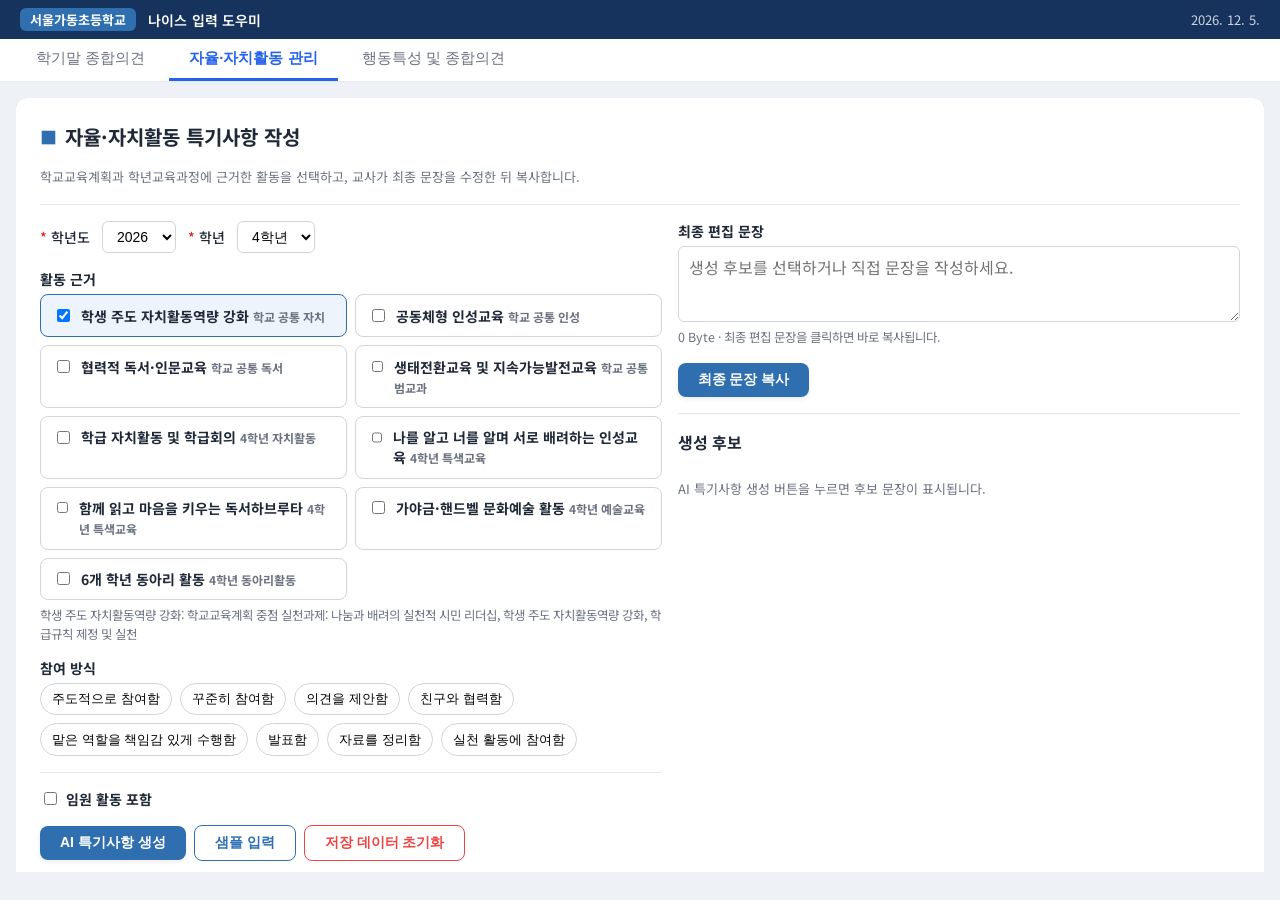
==== index.html @ e8d20102 "Implement gdneis web app tabs and APIs" ====
<!DOCTYPE html>
<html lang="ko">
<head>
  <meta charset="UTF-8">
  <meta name="viewport" content="width=device-width, initial-scale=1.0">
  <title>서울가동초 나이스 입력 도우미</title>
  <link href="https://fonts.googleapis.com/css2?family=Noto+Sans+KR:wght@400;500;700&display=swap" rel="stylesheet">
  <link rel="stylesheet" href="./shared/css/neis-theme.css">
  <style>
    html,
    body {
      height: 100%;
      margin: 0;
    }

    .shell {
      min-height: 100%;
      display: flex;
      flex-direction: column;
      background: var(--neis-bg);
    }

    .frame-wrap {
      flex: 1;
      padding: 1rem;
    }

    .tab-frame {
      width: 100%;
      min-height: calc(100vh - 126px);
      border: 0;
      display: none;
    }

    .tab-frame.active {
      display: block;
    }
  </style>
</head>
<body class="neis-body">
  <div class="shell">
    <header class="neis-app-header">
      <div class="header-left">
        <span class="school-badge">서울가동초등학교</span>
        <span class="app-title">나이스 입력 도우미</span>
      </div>
      <div class="header-right">
        <span id="today-label"></span>
      </div>
    </header>

    <nav class="neis-tabbar" aria-label="주요 기능">
      <button class="neis-tab" type="button" data-tab="comments">학기말 종합의견</button>
      <button class="neis-tab" type="button" data-tab="activity">자율·자치활동 관리</button>
      <button class="neis-tab" type="button" data-tab="behavior">행동특성 및 종합의견</button>
    </nav>

    <main class="frame-wrap">
      <iframe id="frame-comments" class="tab-frame" src="./tabs/comments/index.html" title="학기말 종합의견"></iframe>
      <iframe id="frame-activity" class="tab-frame" src="./tabs/activity/index.html" title="자율·자치활동 관리"></iframe>
      <iframe id="frame-behavior" class="tab-frame" src="./tabs/behavior/index.html" title="행동특성 및 종합의견"></iframe>
    </main>
  </div>

  <script>
    const tabs = ["comments", "activity", "behavior"];
    const labels = {
      comments: "학기말 종합의견",
      activity: "자율·자치활동 관리",
      behavior: "행동특성 및 종합의견"
    };

    document.getElementById("today-label").textContent =
      new Intl.DateTimeFormat("ko-KR", { dateStyle: "medium" }).format(new Date());

    function activate(tab) {
      const next = tabs.includes(tab) ? tab : "activity";
      document.querySelectorAll(".neis-tab").forEach((button) => {
        button.classList.toggle("active", button.dataset.tab === next);
      });
      tabs.forEach((key) => {
        document.getElementById(`frame-${key}`).classList.toggle("active", key === next);
      });
      document.title = `${labels[next]} - 서울가동초 나이스 입력 도우미`;
      if (location.hash !== `#${next}`) location.hash = next;
    }

    document.querySelectorAll(".neis-tab").forEach((button) => {
      button.addEventListener("click", () => activate(button.dataset.tab));
    });
    window.addEventListener("hashchange", () => activate(location.hash.replace("#", "")));
    activate(location.hash.replace("#", ""));
  </script>
</body>
</html>
---- shared/css/neis-theme.css ----
/*
 * NEIS 톤 통일 디자인 시스템
 * 정의: DESIGN.md 참고
 * 적용: shell(index.html) + tabs/comments, tabs/activity, tabs/behavior 공통 import
 */

:root {
  /* Brand / Header */
  --neis-navy: #15335c;
  --neis-navy-dark: #0e2545;
  --neis-blue: #2f6fb0;
  --neis-blue-bright: #2563eb;
  --neis-sky: #8ee3f5;
  --neis-sky-light: #a8e0ff;

  /* Surfaces */
  --neis-bg: #eef1f5;
  --neis-card: #ffffff;
  --neis-border: #d1d5db;
  --neis-border-light: #e5e7eb;

  /* Text */
  --neis-text: #1f2937;
  --neis-text-muted: #6b7280;
  --neis-required: #dc2626;

  /* Buttons */
  --neis-btn-primary: #2f6fb0;
  --neis-btn-primary-hover: #25588f;

  /* Radius / Shadow */
  --neis-radius: 0.75rem;
  --neis-shadow: 0 4px 6px rgba(0, 0, 0, 0.06), 0 1px 3px rgba(0, 0, 0, 0.08);
}

/* ===================== 기본 ===================== */
body.neis-body {
  font-family: 'Noto Sans KR', sans-serif;
  background: var(--neis-bg);
  color: var(--neis-text);
}

.hidden {
  display: none !important;
}

.button-row {
  display: flex;
  flex-wrap: wrap;
  gap: 0.5rem;
  align-items: center;
  margin-top: 1rem;
}

/* ===================== 최상단 헤더 ===================== */
.neis-app-header {
  display: flex;
  align-items: center;
  justify-content: space-between;
  background: var(--neis-navy);
  color: #ffffff;
  padding: 0.5rem 1.25rem;
  font-size: 0.875rem;
}

.neis-app-header .header-left {
  display: flex;
  align-items: center;
  gap: 0.75rem;
}

.neis-app-header .school-badge {
  background: var(--neis-blue);
  color: #ffffff;
  border-radius: 0.375rem;
  padding: 0.125rem 0.625rem;
  font-weight: 700;
  font-size: 0.8125rem;
}

.neis-app-header .app-title {
  font-weight: 600;
  letter-spacing: 0.01em;
}

.neis-app-header .header-right {
  display: flex;
  align-items: center;
  gap: 0.5rem;
  color: #cbd5e1;
  font-size: 0.8125rem;
}

/* ===================== 탭 내비게이션 ===================== */
.neis-tabbar {
  display: flex;
  gap: 0.25rem;
  background: #ffffff;
  border-bottom: 1px solid var(--neis-border-light);
  padding: 0 1rem;
}

.neis-tab {
  padding: 0.625rem 1.25rem;
  font-size: 0.9375rem;
  color: var(--neis-text-muted);
  border-bottom: 3px solid transparent;
  cursor: pointer;
  transition: color 0.2s ease, border-color 0.2s ease;
  background: none;
  border-left: none;
  border-right: none;
  border-top: none;
}

.neis-tab:hover {
  color: var(--neis-blue-bright);
}

.neis-tab.active {
  color: var(--neis-blue-bright);
  font-weight: 600;
  border-bottom-color: var(--neis-blue-bright);
}

/* ===================== 콘텐츠 카드 ===================== */
.neis-card {
  background: var(--neis-card);
  border-radius: var(--neis-radius);
  box-shadow: var(--neis-shadow);
  padding: 1.5rem;
}

.neis-card-title {
  display: flex;
  align-items: center;
  font-size: 1.25rem;
  font-weight: 700;
  color: var(--neis-text);
  margin-bottom: 1rem;
}

.neis-card-title::before {
  content: "\25A0"; /* ■ */
  color: var(--neis-blue);
  margin-right: 0.5rem;
  font-size: 0.85em;
}

/* ===================== 서브탭 ===================== */
.neis-subtabs {
  display: flex;
  gap: 1rem;
  border-bottom: 1px solid var(--neis-border-light);
  margin-bottom: 1rem;
}

.neis-subtab {
  padding: 0.5rem 0.25rem;
  font-size: 0.9375rem;
  color: var(--neis-text-muted);
  border-bottom: 3px solid transparent;
  cursor: pointer;
  background: none;
  border-left: none;
  border-right: none;
  border-top: none;
  transition: color 0.2s ease, border-color 0.2s ease;
}

.neis-subtab:hover {
  color: var(--neis-blue-bright);
}

.neis-subtab.active {
  color: var(--neis-blue-bright);
  font-weight: 600;
  border-bottom-color: var(--neis-blue-bright);
}

/* ===================== 안내 문구 ===================== */
.neis-note {
  color: var(--neis-text-muted);
  font-size: 0.8125rem;
  line-height: 1.6;
}

.section-label {
  font-weight: 700;
  margin-bottom: 0.75rem;
}

.inline-check {
  display: flex;
  align-items: center;
  gap: 0.4rem;
  font-weight: 700;
  font-size: 0.875rem;
}

.choice-list {
  display: grid;
  grid-template-columns: repeat(auto-fit, minmax(220px, 1fr));
  gap: 0.5rem;
}

.choice-item {
  display: flex;
  align-items: flex-start;
  gap: 0.5rem;
  border: 1px solid var(--neis-border);
  border-radius: 0.5rem;
  background: #fff;
  padding: 0.65rem 0.75rem;
  cursor: pointer;
}

.choice-item input {
  margin-top: 0.2rem;
}

.choice-item.active {
  border-color: var(--neis-blue);
  background: #eef4fb;
}

.choice-item-title {
  font-size: 0.875rem;
  font-weight: 700;
  line-height: 1.35;
}

.choice-item-meta {
  color: var(--neis-text-muted);
  font-size: 0.75rem;
  margin-top: 0.1rem;
}

/* ===================== 필터 영역 ===================== */
.neis-filter-row {
  display: flex;
  flex-wrap: wrap;
  align-items: center;
  gap: 0.75rem;
  margin-bottom: 1rem;
}

.neis-filter-row label {
  font-size: 0.875rem;
  font-weight: 500;
  color: var(--neis-text);
  display: flex;
  align-items: center;
  gap: 0.25rem;
}

.neis-filter-row label.required::before {
  content: "*";
  color: var(--neis-required);
}

.neis-filter-row select,
.neis-filter-row input[type="text"],
.neis-filter-row input[type="number"] {
  border: 1px solid var(--neis-border);
  border-radius: 0.375rem;
  padding: 0.375rem 0.625rem;
  font-size: 0.875rem;
  background: #ffffff;
}

/* ===================== 테이블 ===================== */
.neis-table {
  width: 100%;
  border-collapse: collapse;
  font-size: 0.875rem;
}

.neis-table thead th {
  background: var(--neis-navy);
  color: #ffffff;
  font-weight: 600;
  padding: 0.625rem 0.75rem;
  text-align: left;
  white-space: nowrap;
}

.neis-table tbody td {
  padding: 0.5rem 0.75rem;
  border-bottom: 1px solid var(--neis-border-light);
  vertical-align: middle;
}

.neis-table tbody tr:hover {
  background: #f9fafb;
}

.neis-table .student-link {
  color: var(--neis-blue);
  text-decoration: underline;
  cursor: pointer;
}

.neis-table textarea,
.neis-table input[type="text"] {
  width: 100%;
  border: 1px solid var(--neis-border);
  border-radius: 0.375rem;
  padding: 0.375rem 0.5rem;
  font-size: 0.875rem;
  font-family: inherit;
}

.byte-counter {
  color: var(--neis-text-muted);
  font-size: 0.75rem;
  text-align: right;
  white-space: nowrap;
}

/* ===================== 버튼 ===================== */
.btn-primary {
  background: var(--neis-btn-primary);
  color: #ffffff;
  border: none;
  border-radius: 0.5rem;
  padding: 0.5rem 1.25rem;
  font-weight: 600;
  font-size: 0.875rem;
  cursor: pointer;
  transition: background-color 0.2s ease, transform 0.15s ease, box-shadow 0.15s ease;
  box-shadow: 0 2px 4px rgba(0, 0, 0, 0.08);
}

.btn-primary:hover {
  background: var(--neis-btn-primary-hover);
  transform: translateY(-1px);
  box-shadow: 0 4px 6px rgba(0, 0, 0, 0.12);
}

.btn-primary:disabled {
  background: #9ca3af;
  cursor: not-allowed;
  transform: none;
  box-shadow: none;
}

.btn-outline {
  background: #ffffff;
  color: var(--neis-blue);
  border: 1px solid var(--neis-blue);
  border-radius: 0.5rem;
  padding: 0.5rem 1.25rem;
  font-weight: 600;
  font-size: 0.875rem;
  cursor: pointer;
  transition: background-color 0.2s ease;
}

.btn-outline:hover {
  background: #eef4fb;
}

.btn-danger-outline {
  background: #ffffff;
  color: #ef4444;
  border: 1px solid #ef4444;
  border-radius: 0.5rem;
  padding: 0.5rem 1.25rem;
  font-weight: 600;
  font-size: 0.875rem;
  cursor: pointer;
  transition: background-color 0.2s ease;
}

.btn-danger-outline:hover {
  background: #fef2f2;
}

/* ===================== AI 결과 카드 (복사용) ===================== */
.result-item {
  background-color: #ffffff;
  border: 1px solid var(--neis-border);
  padding: 0.75rem 1rem;
  border-radius: 0.5rem;
  cursor: pointer;
  transition: all 0.2s ease-in-out;
  box-shadow: 0 1px 2px rgba(0, 0, 0, 0.05);
  font-size: 0.95rem;
  line-height: 1.6;
}

.result-item:hover {
  background-color: #f9fafb;
  border-color: var(--neis-blue-bright);
  transform: translateY(-2px);
  box-shadow: 0 4px 6px rgba(0, 0, 0, 0.05);
}

.result-item.clicked {
  background-color: #e0f2fe;
  border-color: var(--neis-blue-bright);
  color: #1e40af;
  font-weight: 500;
  cursor: not-allowed;
  opacity: 0.8;
  transform: none;
  box-shadow: none;
}

.neis-toast {
  position: fixed;
  left: 50%;
  bottom: 24px;
  transform: translateX(-50%);
  z-index: 9999;
  padding: 10px 16px;
  border-radius: 999px;
  background: var(--neis-navy);
  color: #fff;
  font-size: 13px;
  font-weight: 700;
  box-shadow: 0 10px 24px rgba(15, 23, 42, 0.2);
  opacity: 0;
  pointer-events: none;
  transition: opacity 180ms ease;
}

.neis-toast.visible {
  opacity: 1;
}

.neis-toast[data-tone="error"] {
  background: #991b1b;
}

/* ===================== 로더 ===================== */
.neis-loader {
  border: 4px solid #f3f3f3;
  border-top: 4px solid var(--neis-blue-bright);
  border-radius: 50%;
  width: 32px;
  height: 32px;
  animation: neis-spin 1s linear infinite;
}

@keyframes neis-spin {
  0% { transform: rotate(0deg); }
  100% { transform: rotate(360deg); }
}

/* ===================== 강조 그라데이션 (부분 사용) ===================== */
.neis-accent-gradient {
  background: linear-gradient(135deg, var(--neis-sky-light) 0%, var(--neis-sky) 100%);
}
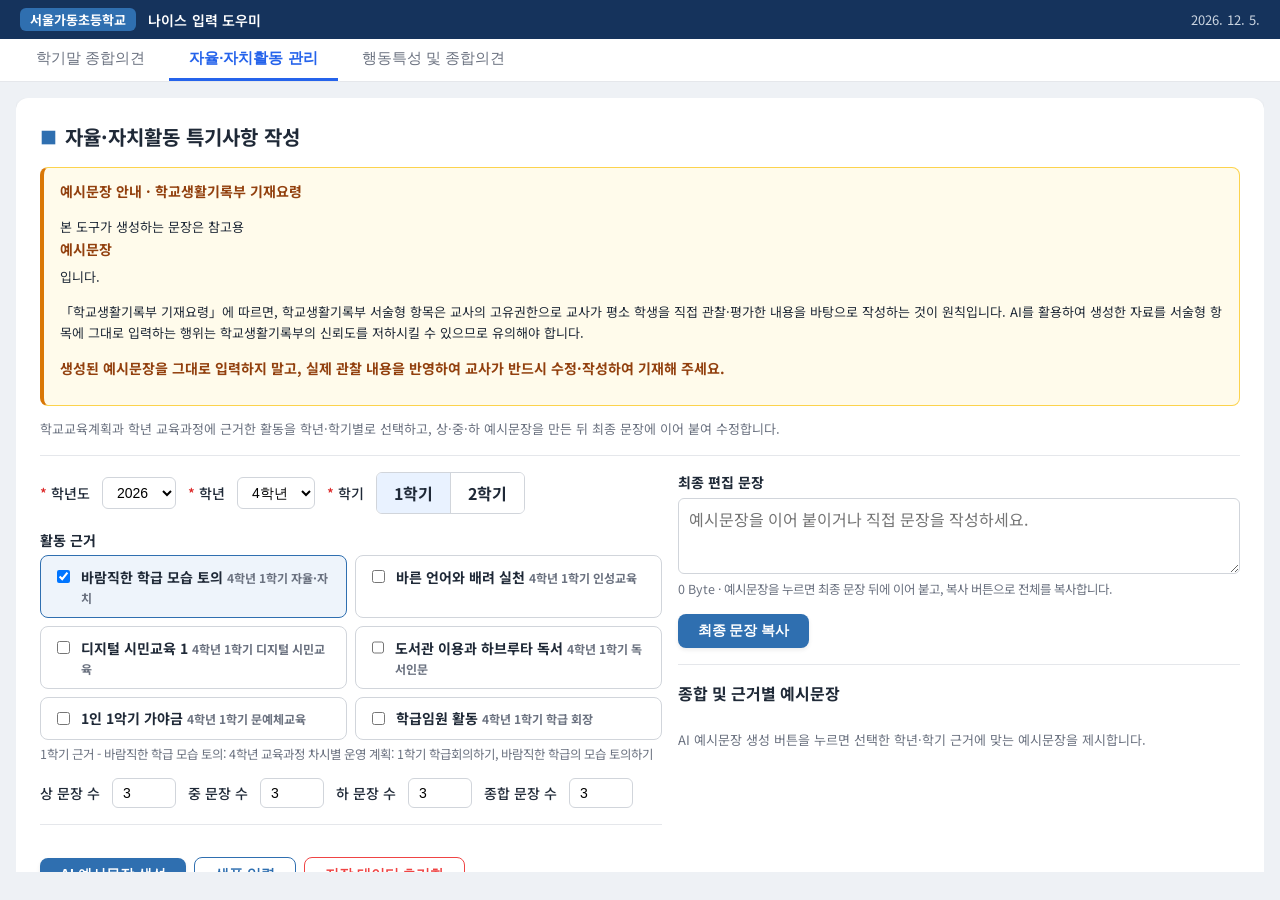
==== commit b802f0d4: "Add OG image and social preview meta tags for site sharing Co-authored-by: Cursor <cursoragent@curso" ====
--- a/index.html
+++ b/index.html
@@ -4,6 +4,21 @@
   <meta charset="UTF-8">
   <meta name="viewport" content="width=device-width, initial-scale=1.0">
   <title>서울가동초 나이스 입력 도우미</title>
+  <meta name="description" content="학생 기록 작성 지원 웹도구. 학기말 종합의견, 자율·자치활동, 행동특성 및 종합의견 예시문장 작성을 돕습니다.">
+  <meta property="og:type" content="website">
+  <meta property="og:locale" content="ko_KR">
+  <meta property="og:site_name" content="서울가동초등학교 나이스 입력 도우미">
+  <meta property="og:title" content="서울가동초등학교 나이스 입력 도우미">
+  <meta property="og:description" content="학생 기록 작성 지원 웹도구. 학기말 종합의견, 자율·자치활동, 행동특성 및 종합의견 예시문장 작성을 돕습니다.">
+  <meta property="og:url" content="https://gdneis.vercel.app/">
+  <meta property="og:image" content="https://gdneis.vercel.app/shared/images/og-image.png">
+  <meta property="og:image:width" content="1200">
+  <meta property="og:image:height" content="630">
+  <meta property="og:image:alt" content="서울가동초등학교 나이스 입력 도우미 - 학생 기록 작성 지원 웹도구">
+  <meta name="twitter:card" content="summary_large_image">
+  <meta name="twitter:title" content="서울가동초등학교 나이스 입력 도우미">
+  <meta name="twitter:description" content="학생 기록 작성 지원 웹도구. 학기말 종합의견, 자율·자치활동, 행동특성 및 종합의견 예시문장 작성을 돕습니다.">
+  <meta name="twitter:image" content="https://gdneis.vercel.app/shared/images/og-image.png">
   <link href="https://fonts.googleapis.com/css2?family=Noto+Sans+KR:wght@400;500;700&display=swap" rel="stylesheet">
   <link rel="stylesheet" href="./shared/css/neis-theme.css">
   <style>
--- a/shared/css/neis-theme.css
+++ b/shared/css/neis-theme.css
@@ -185,6 +185,29 @@
   line-height: 1.6;
 }
 
+.neis-disclaimer {
+  margin: 0.75rem 0 0;
+  padding: 0.75rem 1rem;
+  border: 1px solid #fcd34d;
+  border-left: 4px solid #d97706;
+  border-radius: 0.5rem;
+  background: #fffbeb;
+  color: var(--neis-text);
+  font-size: 0.8125rem;
+  line-height: 1.65;
+}
+
+.neis-disclaimer strong {
+  display: block;
+  margin-bottom: 0.35rem;
+  color: #92400e;
+  font-size: 0.875rem;
+}
+
+.neis-disclaimer p + p {
+  margin-top: 0.45rem;
+}
+
 .section-label {
   font-weight: 700;
   margin-bottom: 0.75rem;
@@ -388,6 +411,57 @@
   box-shadow: 0 1px 2px rgba(0, 0, 0, 0.05);
   font-size: 0.95rem;
   line-height: 1.6;
+}
+
+.result-item-text {
+  display: block;
+}
+
+.copy-button {
+  margin-top: 0.6rem;
+  border: 1px solid var(--neis-border);
+  border-radius: 0.375rem;
+  background: #f8fafc;
+  color: var(--neis-blue);
+  padding: 0.32rem 0.6rem;
+  font: inherit;
+  font-size: 0.82rem;
+  font-weight: 700;
+  cursor: pointer;
+}
+
+.copy-button:hover {
+  background: #eef4fb;
+  border-color: var(--neis-blue-bright);
+}
+
+.domain-card {
+  border: 1px solid var(--neis-border-light);
+  border-radius: 0.5rem;
+  background: #fff;
+  overflow: hidden;
+}
+
+.domain-header {
+  width: 100%;
+  border: 0;
+  background: #f8fafc;
+  padding: 0.8rem 1rem;
+  text-align: left;
+  font: inherit;
+  font-weight: 700;
+  color: var(--neis-navy);
+  cursor: pointer;
+}
+
+.domain-body {
+  display: none;
+  padding: 0.75rem;
+  border-top: 1px solid var(--neis-border-light);
+}
+
+.domain-card.open .domain-body {
+  display: block;
 }
 
 .result-item:hover {
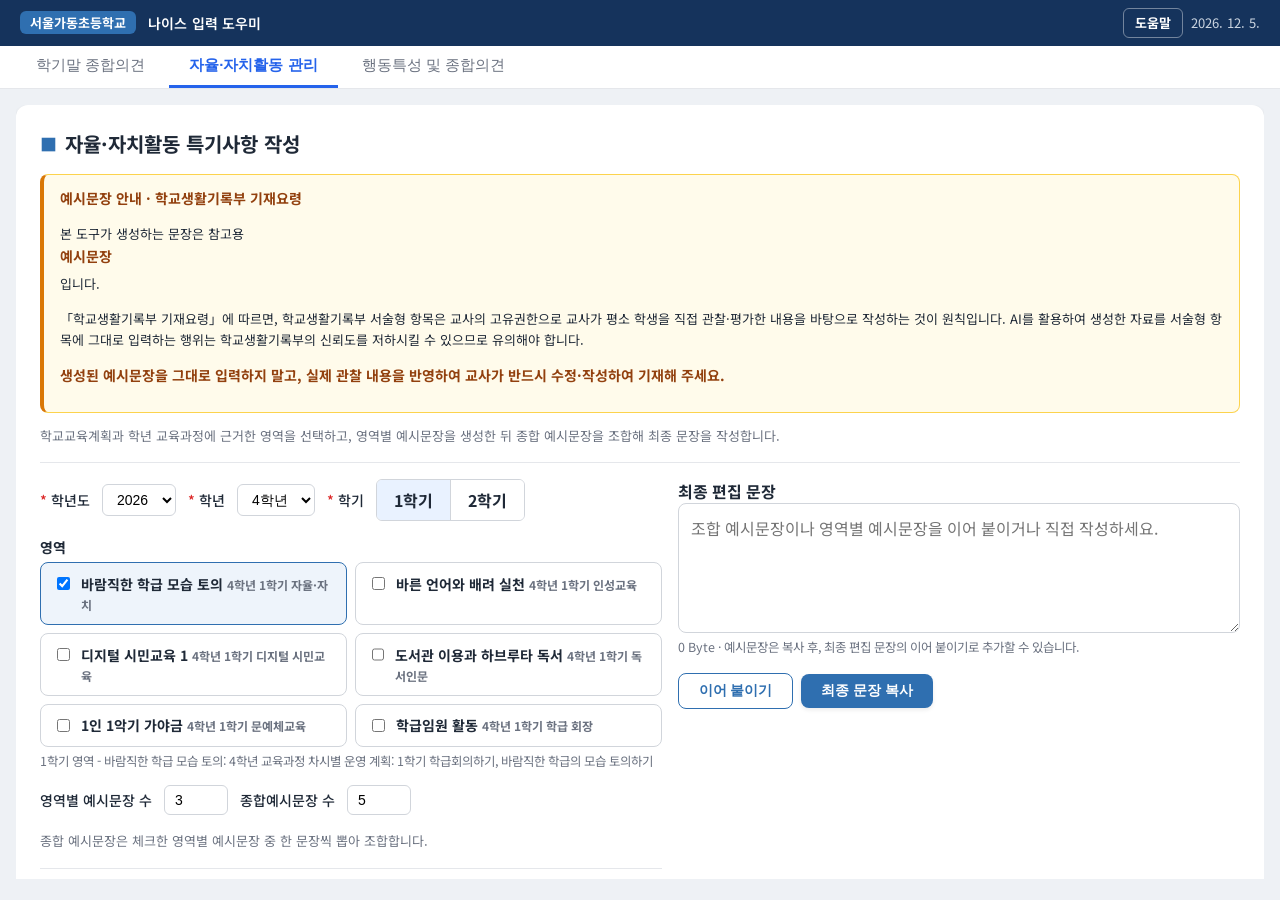
==== commit a49acc95: "학기말 종합의견에 2학기 평가계획과 활용 도움말을 추가합니다. Co-authored-by: Cursor <cursoragent@cursor.com>" ====
--- a/index.html
+++ b/index.html
@@ -21,6 +21,7 @@
   <meta name="twitter:image" content="https://gdneis.vercel.app/shared/images/og-image.png">
   <link href="https://fonts.googleapis.com/css2?family=Noto+Sans+KR:wght@400;500;700&display=swap" rel="stylesheet">
   <link rel="stylesheet" href="./shared/css/neis-theme.css">
+  <link rel="stylesheet" href="./shared/css/help.css">
   <style>
     html,
     body {
@@ -60,6 +61,7 @@
         <span class="app-title">나이스 입력 도우미</span>
       </div>
       <div class="header-right">
+        <button class="help-open" type="button" id="help-open">도움말</button>
         <span id="today-label"></span>
       </div>
     </header>
@@ -106,5 +108,6 @@
     window.addEventListener("hashchange", () => activate(location.hash.replace("#", "")));
     activate(location.hash.replace("#", ""));
   </script>
+  <script src="./shared/js/help.js"></script>
 </body>
 </html>
--- a/shared/css/neis-theme.css
+++ b/shared/css/neis-theme.css
@@ -247,6 +247,12 @@
   background: #eef4fb;
 }
 
+.choice-item.disabled {
+  cursor: not-allowed;
+  opacity: 0.55;
+  background: #f9fafb;
+}
+
 .choice-item-title {
   font-size: 0.875rem;
   font-weight: 700;
@@ -402,11 +408,11 @@
 
 /* ===================== AI 결과 카드 (복사용) ===================== */
 .result-item {
+  position: relative;
   background-color: #ffffff;
   border: 1px solid var(--neis-border);
   padding: 0.75rem 1rem;
   border-radius: 0.5rem;
-  cursor: pointer;
   transition: all 0.2s ease-in-out;
   box-shadow: 0 1px 2px rgba(0, 0, 0, 0.05);
   font-size: 0.95rem;
@@ -415,10 +421,17 @@
 
 .result-item-text {
   display: block;
+  cursor: pointer;
+}
+
+.result-item-actions {
+  display: flex;
+  flex-wrap: wrap;
+  gap: 0.4rem;
+  margin-top: 0.6rem;
 }
 
 .copy-button {
-  margin-top: 0.6rem;
   border: 1px solid var(--neis-border);
   border-radius: 0.375rem;
   background: #f8fafc;
@@ -430,9 +443,21 @@
   cursor: pointer;
 }
 
+.copy-button-secondary {
+  color: var(--neis-text-muted);
+  background: #fff;
+}
+
 .copy-button:hover {
   background: #eef4fb;
   border-color: var(--neis-blue-bright);
+}
+
+.copy-button.copied {
+  border-color: #22c55e;
+  background: #ecfdf5;
+  color: #047857;
+  min-width: 2.2rem;
 }
 
 .domain-card {
@@ -472,14 +497,40 @@
 }
 
 .result-item.clicked {
+  transform: none;
+  box-shadow: none;
+}
+
+.result-item.copied {
+  background-color: #f0fdf4;
+  border-color: #22c55e;
+  padding-right: 3rem;
+  box-shadow: inset 3px 0 0 #22c55e, 0 1px 2px rgba(0, 0, 0, 0.05);
+}
+
+.result-item.copied::after {
+  content: "✓";
+  position: absolute;
+  top: 0.65rem;
+  right: 0.85rem;
+  display: grid;
+  place-items: center;
+  width: 1.7rem;
+  height: 1.7rem;
+  border-radius: 999px;
+  background: #bbf7d0;
+  color: #047857;
+  font-size: 1.05rem;
+  font-weight: 800;
+}
+
+.result-item.clicked:not(.copied) {
   background-color: #e0f2fe;
   border-color: var(--neis-blue-bright);
   color: #1e40af;
   font-weight: 500;
   cursor: not-allowed;
   opacity: 0.8;
-  transform: none;
-  box-shadow: none;
 }
 
 .neis-toast {
--- a/shared/css/help.css
+++ b/shared/css/help.css
@@ -0,0 +1,444 @@
+.help-open {
+  border: 1px solid rgba(255, 255, 255, 0.4);
+  background: transparent;
+  color: #fff;
+  border-radius: 0.375rem;
+  padding: 0.28rem 0.7rem;
+  font: inherit;
+  font-weight: 700;
+  cursor: pointer;
+}
+
+.help-open:hover {
+  background: rgba(255, 255, 255, 0.12);
+}
+
+.help-backdrop {
+  position: fixed;
+  inset: 0;
+  z-index: 40;
+  display: flex;
+  align-items: center;
+  justify-content: center;
+  padding: 1rem;
+  background: rgba(15, 23, 42, 0.46);
+}
+
+.help-backdrop[hidden] {
+  display: none;
+}
+
+.help-dialog {
+  width: min(1080px, 100%);
+  height: min(740px, calc(100vh - 2rem));
+  display: flex;
+  flex-direction: column;
+  background: #fff;
+  border-radius: 0.9rem;
+  box-shadow: 0 24px 60px rgba(15, 23, 42, 0.28);
+  overflow: hidden;
+}
+
+.help-head {
+  display: flex;
+  align-items: center;
+  justify-content: space-between;
+  padding: 0.9rem 1.15rem;
+  border-bottom: 1px solid #eceff3;
+}
+
+.help-head h2 {
+  margin: 0;
+  font-size: 1.15rem;
+  color: #1f2937;
+}
+
+.help-close {
+  border: 0;
+  background: transparent;
+  color: #6b7280;
+  font-size: 1.4rem;
+  line-height: 1;
+  cursor: pointer;
+  padding: 0.15rem 0.35rem;
+}
+
+.help-layout {
+  flex: 1;
+  min-height: 0;
+  display: grid;
+  grid-template-columns: 196px minmax(0, 1fr);
+}
+
+.help-nav {
+  border-right: 1px solid #eceff3;
+  padding: 0.65rem 0.45rem;
+  overflow: auto;
+}
+
+.help-nav button {
+  display: block;
+  width: 100%;
+  border: 0;
+  background: transparent;
+  text-align: left;
+  font: inherit;
+  color: #374151;
+  border-radius: 0.55rem;
+  padding: 0.62rem 0.75rem;
+  cursor: pointer;
+}
+
+.help-nav button.active {
+  background: #efe9ff;
+  color: #5b46d6;
+  font-weight: 700;
+}
+
+.help-main {
+  min-height: 0;
+  overflow: auto;
+  padding: 1.15rem 1.4rem 1.3rem;
+}
+
+.help-caption {
+  margin: 0 0 0.7rem;
+  color: #9ca3af;
+  font-size: 0.84rem;
+}
+
+.help-shot {
+  display: block;
+  width: 100%;
+  border: 1px solid #e5e7eb;
+  background: #f3f4f6;
+  border-radius: 0.85rem;
+  padding: 0.85rem;
+  cursor: zoom-in;
+  text-align: left;
+}
+
+.help-main h3 {
+  margin: 1.15rem 0 0.45rem;
+  font-size: 1.2rem;
+  color: #111827;
+}
+
+.help-main .help-text {
+  margin: 0;
+  color: #374151;
+  line-height: 1.7;
+  font-size: 0.98rem;
+}
+
+.help-foot {
+  display: grid;
+  grid-template-columns: 5.5rem 1fr 5.5rem;
+  align-items: center;
+  gap: 0.75rem;
+  padding: 0.75rem 1rem;
+  border-top: 1px solid #eceff3;
+}
+
+.help-prev,
+.help-next {
+  border: 0;
+  border-radius: 0.55rem;
+  font: inherit;
+  font-weight: 700;
+  cursor: pointer;
+  padding: 0.55rem 0.8rem;
+}
+
+.help-prev {
+  background: transparent;
+  color: #6b7280;
+  justify-self: start;
+}
+
+.help-prev:disabled {
+  color: #d1d5db;
+  cursor: default;
+}
+
+.help-next {
+  background: #5b46e0;
+  color: #fff;
+  justify-self: end;
+}
+
+.help-next:hover {
+  background: #4a37c8;
+}
+
+.help-dots {
+  display: flex;
+  justify-content: center;
+  gap: 0.35rem;
+}
+
+.help-dots button {
+  width: 0.45rem;
+  height: 0.45rem;
+  border: 0;
+  border-radius: 999px;
+  background: #d1d5db;
+  padding: 0;
+  cursor: pointer;
+}
+
+.help-dots button.active {
+  background: #5b46e0;
+}
+
+.help-zoom {
+  position: fixed;
+  inset: 0;
+  z-index: 50;
+  display: flex;
+  align-items: center;
+  justify-content: center;
+  padding: 1.5rem;
+  background: rgba(15, 23, 42, 0.72);
+}
+
+.help-zoom[hidden] {
+  display: none;
+}
+
+.help-zoom-card {
+  width: min(980px, 100%);
+  max-height: calc(100vh - 3rem);
+  overflow: auto;
+  background: #f3f4f6;
+  border-radius: 0.9rem;
+  padding: 1rem;
+}
+
+.shot-tabs {
+  display: flex;
+  gap: 0.35rem;
+  margin-bottom: 0.7rem;
+}
+
+.shot-tab {
+  background: #fff;
+  border: 1px solid #e5e7eb;
+  border-radius: 0.4rem 0.4rem 0 0;
+  color: #6b7280;
+  font-size: 0.78rem;
+  font-weight: 700;
+  padding: 0.4rem 0.7rem;
+}
+
+.shot-tab.on {
+  background: #e9f2ff;
+  color: #2f6fb0;
+  border-color: #bfd3ea;
+}
+
+.shot-card {
+  background: #fff;
+  border: 1px solid #e5e7eb;
+  border-radius: 0.7rem;
+  padding: 0.9rem;
+}
+
+.shot-title {
+  font-weight: 700;
+  color: #15335c;
+  margin-bottom: 0.35rem;
+}
+
+.shot-note {
+  color: #6b7280;
+  font-size: 0.78rem;
+  margin-bottom: 0.75rem;
+}
+
+.shot-row {
+  display: flex;
+  flex-wrap: wrap;
+  gap: 0.45rem 0.7rem;
+  align-items: center;
+  margin-bottom: 0.65rem;
+}
+
+.shot-label {
+  font-size: 0.78rem;
+  font-weight: 700;
+  color: #374151;
+}
+
+.shot-label em {
+  color: #dc2626;
+  font-style: normal;
+}
+
+.shot-pill {
+  display: inline-flex;
+  border: 1px solid #d1d5db;
+  border-radius: 0.35rem;
+  overflow: hidden;
+  background: #fff;
+}
+
+.shot-pill span {
+  padding: 0.32rem 0.7rem;
+  font-size: 0.78rem;
+  font-weight: 700;
+  color: #374151;
+  border-right: 1px solid #d1d5db;
+}
+
+.shot-pill span:last-child {
+  border-right: 0;
+}
+
+.shot-pill span.on {
+  background: #e9f2ff;
+  color: #2f6fb0;
+  box-shadow: inset 0 0 0 1px #2f6fb0;
+}
+
+.shot-select,
+.shot-input,
+.shot-area {
+  border: 1px solid #d1d5db;
+  border-radius: 0.35rem;
+  background: #fff;
+  color: #1f2937;
+  font-size: 0.8rem;
+  padding: 0.32rem 0.5rem;
+}
+
+.shot-area {
+  width: 100%;
+  min-height: 4.2rem;
+  box-sizing: border-box;
+  color: #6b7280;
+}
+
+.shot-btn {
+  border: 0;
+  border-radius: 0.35rem;
+  background: #2f6fb0;
+  color: #fff;
+  font-size: 0.78rem;
+  font-weight: 700;
+  padding: 0.4rem 0.65rem;
+}
+
+.shot-btn.line {
+  background: #fff;
+  color: #2f6fb0;
+  box-shadow: inset 0 0 0 1px #2f6fb0;
+}
+
+.shot-domain {
+  border: 1px solid #e5e7eb;
+  border-radius: 0.45rem;
+  overflow: hidden;
+}
+
+.shot-domain strong {
+  display: block;
+  background: #f8fafc;
+  padding: 0.55rem 0.7rem;
+  color: #15335c;
+}
+
+.shot-domain p {
+  margin: 0;
+  padding: 0.65rem 0.7rem;
+  font-size: 0.8rem;
+  line-height: 1.5;
+}
+
+.shot-copy {
+  float: right;
+  border: 1px solid #d1d5db;
+  background: #fff;
+  border-radius: 0.3rem;
+  font-size: 0.72rem;
+  padding: 0.15rem 0.4rem;
+}
+
+.shot-choice {
+  display: flex;
+  gap: 0.45rem;
+  align-items: flex-start;
+  border: 1px solid #dbe4f0;
+  background: #f8fbff;
+  border-radius: 0.4rem;
+  padding: 0.45rem 0.55rem;
+  margin-bottom: 0.4rem;
+  font-size: 0.8rem;
+}
+
+.shot-choice b {
+  display: block;
+}
+
+.shot-choice span {
+  color: #6b7280;
+  font-size: 0.72rem;
+}
+
+.shot-subtabs {
+  display: flex;
+  gap: 0.35rem;
+  margin-bottom: 0.55rem;
+}
+
+.shot-subtabs span {
+  border-radius: 999px;
+  padding: 0.25rem 0.65rem;
+  font-size: 0.75rem;
+  font-weight: 700;
+  color: #6b7280;
+  background: #f3f4f6;
+}
+
+.shot-subtabs span.on {
+  background: #e9f2ff;
+  color: #2f6fb0;
+}
+
+.shot-warn {
+  background: #f8fafc;
+  border: 1px solid #e5e7eb;
+  border-radius: 0.55rem;
+  padding: 0.8rem 0.9rem;
+  font-size: 0.84rem;
+  line-height: 1.65;
+  color: #374151;
+}
+
+.shot-warn b {
+  color: #15335c;
+}
+
+@media (max-width: 800px) {
+  .help-dialog {
+    height: calc(100vh - 1rem);
+  }
+
+  .help-layout {
+    grid-template-columns: 1fr;
+    grid-template-rows: auto minmax(0, 1fr);
+  }
+
+  .help-nav {
+    display: flex;
+    gap: 0.25rem;
+    border-right: 0;
+    border-bottom: 1px solid #eceff3;
+    overflow: auto;
+  }
+
+  .help-nav button {
+    width: auto;
+    white-space: nowrap;
+  }
+}
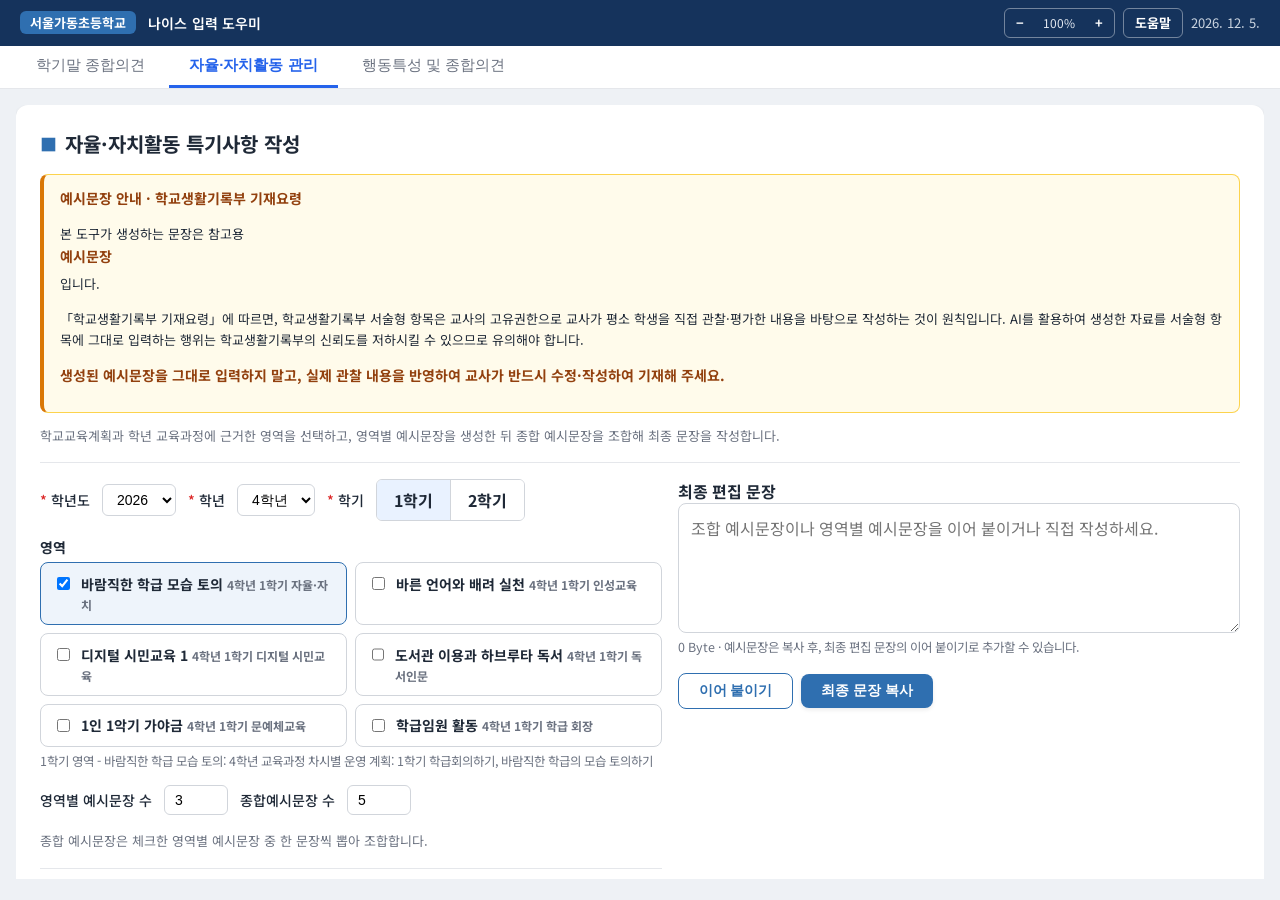
==== commit 1ac9bcfe: "화면 글씨 크기를 작게, 크게 조절할 수 있게 합니다. Co-authored-by: Cursor <cursoragent@cursor.com>" ====
--- a/index.html
+++ b/index.html
@@ -22,6 +22,7 @@
   <link href="https://fonts.googleapis.com/css2?family=Noto+Sans+KR:wght@400;500;700&display=swap" rel="stylesheet">
   <link rel="stylesheet" href="./shared/css/neis-theme.css">
   <link rel="stylesheet" href="./shared/css/help.css">
+  <script src="./shared/js/text-size.js"></script>
   <style>
     html,
     body {
@@ -61,6 +62,11 @@
         <span class="app-title">나이스 입력 도우미</span>
       </div>
       <div class="header-right">
+        <div class="text-size" role="group" aria-label="글씨 크기">
+          <button type="button" data-text-size-down aria-label="글씨 작게">−</button>
+          <span data-text-size-label>100%</span>
+          <button type="button" data-text-size-up aria-label="글씨 크게">+</button>
+        </div>
         <button class="help-open" type="button" id="help-open">도움말</button>
         <span id="today-label"></span>
       </div>
--- a/shared/css/neis-theme.css
+++ b/shared/css/neis-theme.css
@@ -86,9 +86,49 @@
 .neis-app-header .header-right {
   display: flex;
   align-items: center;
+  flex-wrap: wrap;
+  justify-content: flex-end;
   gap: 0.5rem;
   color: #cbd5e1;
   font-size: 0.8125rem;
+}
+
+.text-size {
+  display: inline-flex;
+  align-items: center;
+  border: 1px solid rgba(255, 255, 255, 0.4);
+  border-radius: 0.375rem;
+  overflow: hidden;
+  background: transparent;
+}
+
+.text-size button {
+  border: 0;
+  background: transparent;
+  color: #fff;
+  width: 1.85rem;
+  height: 1.7rem;
+  padding: 0;
+  font: inherit;
+  font-weight: 700;
+  line-height: 1;
+  cursor: pointer;
+}
+
+.text-size button:hover:not(:disabled) {
+  background: rgba(255, 255, 255, 0.12);
+}
+
+.text-size button:disabled {
+  opacity: 0.35;
+  cursor: default;
+}
+
+.text-size span {
+  min-width: 3.1rem;
+  text-align: center;
+  font-size: 0.75rem;
+  color: #e2e8f0;
 }
 
 /* ===================== 탭 내비게이션 ===================== */
